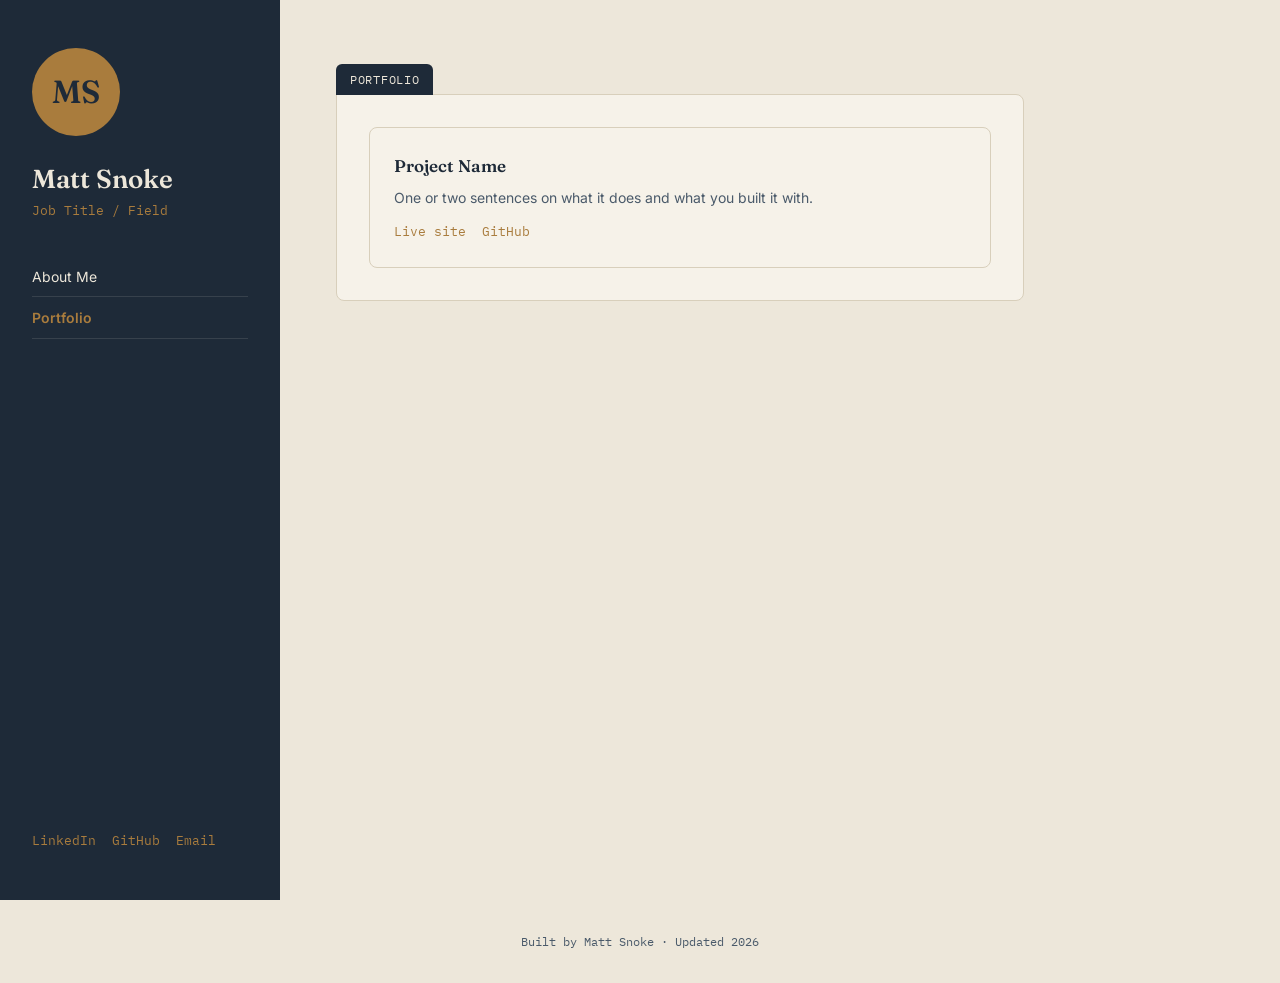
==== portfolio.html @ 5d793c42 "Restructure site into About Me and Portfolio pages Personalize placeholder content with Matt Snoke's" ====
<!DOCTYPE html>
<html lang="en">
<head>
<meta charset="UTF-8">
<meta name="viewport" content="width=device-width, initial-scale=1.0">
<title>Matt Snoke — Portfolio</title>

<link rel="preconnect" href="https://fonts.googleapis.com">
<link href="https://fonts.googleapis.com/css2?family=Fraunces:opsz,wght@9..144,400;9..144,600;9..144,700&family=Inter:wght@400;500;600&family=IBM+Plex+Mono:wght@400;500&display=swap" rel="stylesheet">
<link rel="stylesheet" href="styles.css">
</head>

<body>
<div class="layout">

  <!-- ============ SIDEBAR ============ -->
  <aside class="sidebar">
    <div class="avatar">MS</div>

    <div>
      <h1>Matt Snoke</h1>
      <div class="role">Job Title / Field</div> <!-- EDIT -->
    </div>

    <nav>
      <a href="index.html">About Me</a>
      <a href="portfolio.html" class="active">Portfolio</a>
    </nav>

    <div class="socials">
      <a href="https://www.linkedin.com/in/your-handle" target="_blank" rel="noopener">LinkedIn</a> <!-- EDIT -->
      <a href="https://github.com/ekonsm713" target="_blank" rel="noopener">GitHub</a>
      <a href="mailto:snoke.matthew@gmail.com">Email</a>
    </div>
  </aside>

  <!-- ============ MAIN CONTENT ============ -->
  <main>

    <!-- PORTFOLIO -->
    <section id="portfolio">
      <span class="tab">Portfolio</span>
      <div class="card">
        <div class="projects-grid">

          <!-- EDIT: duplicate this .project-card block for each project you want to showcase -->
          <div class="project-card">
            <h3>Project Name</h3>
            <p>One or two sentences on what it does and what you built it with.</p>
            <div class="links">
              <a href="#" target="_blank" rel="noopener">Live site</a>
              <a href="#" target="_blank" rel="noopener">GitHub</a>
            </div>
          </div>

        </div>
      </div>
    </section>

  </main>
</div>

<footer>Built by Matt Snoke · Updated 2026</footer>

</body>
</html>
---- styles.css ----
/* ---------- DESIGN TOKENS: change these to reskin the whole site ---------- */
:root{
  --paper:#EDE7DA;        /* main background */
  --paper-card:#F6F2E9;   /* card background, slightly lighter */
  --ink:#1E2A38;          /* main text / sidebar background */
  --ink-soft:#4A5A6A;     /* secondary text */
  --accent:#A97C3D;       /* ochre accent — links, tab highlight */
  --line:#D8CFBB;         /* hairline borders */
  --font-display:'Fraunces', serif;
  --font-body:'Inter', sans-serif;
  --font-mono:'IBM Plex Mono', monospace;
}

*{ box-sizing:border-box; margin:0; padding:0; }

body{
  background:var(--paper);
  color:var(--ink);
  font-family:var(--font-body);
  line-height:1.6;
}

a{ color:var(--accent); text-decoration:none; }
a:hover{ text-decoration:underline; }
a:focus-visible, button:focus-visible{ outline:2px solid var(--accent); outline-offset:2px; }

.layout{
  display:flex;
  min-height:100vh;
}

/* ---------- SIDEBAR ---------- */
.sidebar{
  background:var(--ink);
  color:#EDE7DA;
  width:280px;
  flex-shrink:0;
  padding:48px 32px;
  position:sticky;
  top:0;
  height:100vh;
  display:flex;
  flex-direction:column;
  gap:28px;
}

.avatar{
  width:88px; height:88px;
  border-radius:50%;
  background:var(--accent);
  color:var(--ink);
  display:flex; align-items:center; justify-content:center;
  font-family:var(--font-display);
  font-size:32px; font-weight:600;
}
/* To use a real photo instead of initials, replace the .avatar div's
   content in the HTML below with: <img src="your-photo.jpg" alt="Your Name">
   and add: .avatar img{ width:100%; height:100%; object-fit:cover; border-radius:50%; } */

.sidebar h1{
  font-family:var(--font-display);
  font-size:26px;
  font-weight:600;
  line-height:1.2;
}
.sidebar .role{
  font-family:var(--font-mono);
  font-size:13px;
  color:var(--accent);
  margin-top:6px;
}

.sidebar nav{ display:flex; flex-direction:column; gap:2px; margin-top:8px; }
.sidebar nav a{
  color:#EDE7DA;
  font-size:14px;
  padding:8px 0;
  border-bottom:1px solid rgba(237,231,218,0.12);
}
.sidebar nav a:hover{ color:var(--accent); text-decoration:none; }
.sidebar nav a.active{ color:var(--accent); font-weight:600; }

.sidebar .socials{
  margin-top:auto;
  display:flex;
  gap:16px;
  font-family:var(--font-mono);
  font-size:13px;
}

/* ---------- MAIN CONTENT ---------- */
main{
  flex:1;
  padding:64px 56px;
  max-width:800px;
}

section{ margin-bottom:64px; }

/* the "folder tab" label — the signature visual element of this template */
.tab{
  display:inline-block;
  font-family:var(--font-mono);
  font-size:12px;
  letter-spacing:0.06em;
  text-transform:uppercase;
  color:var(--paper);
  background:var(--ink);
  padding:6px 14px;
  border-radius:6px 6px 0 0;
  margin-bottom:-1px;
}

.card{
  background:var(--paper-card);
  border:1px solid var(--line);
  border-radius:0 8px 8px 8px;
  padding:32px;
}

h2.section-title{
  font-family:var(--font-display);
  font-size:22px;
  font-weight:600;
  margin-bottom:16px;
}

p{ color:var(--ink-soft); }

.entry{ padding:20px 0; border-top:1px solid var(--line); }
.entry:first-child{ border-top:none; padding-top:0; }
.entry-header{
  display:flex;
  justify-content:space-between;
  align-items:baseline;
  flex-wrap:wrap;
  gap:8px;
  margin-bottom:4px;
}
.entry-header h3{ font-family:var(--font-display); font-size:17px; font-weight:600; }
.entry-header .dates{ font-family:var(--font-mono); font-size:12px; color:var(--ink-soft); }
.entry .org{ font-size:14px; color:var(--accent); margin-bottom:10px; }
.entry ul{ margin-left:20px; color:var(--ink-soft); font-size:15px; }
.entry li{ margin-bottom:6px; }

.skills-grid{
  display:grid;
  grid-template-columns:repeat(auto-fit, minmax(200px, 1fr));
  gap:24px;
}
.skills-grid h4{
  font-family:var(--font-mono);
  font-size:12px;
  text-transform:uppercase;
  letter-spacing:0.06em;
  color:var(--accent);
  margin-bottom:10px;
}
.skills-grid ul{ list-style:none; color:var(--ink-soft); font-size:14px; }
.skills-grid li{ padding:4px 0; }

/* ---------- PORTFOLIO PROJECT CARDS ---------- */
.projects-grid{
  display:grid;
  grid-template-columns:repeat(auto-fit, minmax(240px, 1fr));
  gap:24px;
}
.project-card{
  background:var(--paper-card);
  border:1px solid var(--line);
  border-radius:8px;
  padding:24px;
}
.project-card h3{ font-family:var(--font-display); font-size:17px; font-weight:600; margin-bottom:8px; }
.project-card p{ font-size:14px; margin-bottom:12px; }
.project-card .links{ display:flex; gap:16px; font-family:var(--font-mono); font-size:13px; }

footer{
  font-family:var(--font-mono);
  font-size:12px;
  color:var(--ink-soft);
  text-align:center;
  padding:32px;
}

/* ---------- MOBILE ---------- */
@media (max-width:820px){
  .layout{ flex-direction:column; }
  .sidebar{ position:relative; width:100%; height:auto; }
  .sidebar .socials{ margin-top:0; }
  main{ padding:40px 24px; }
}
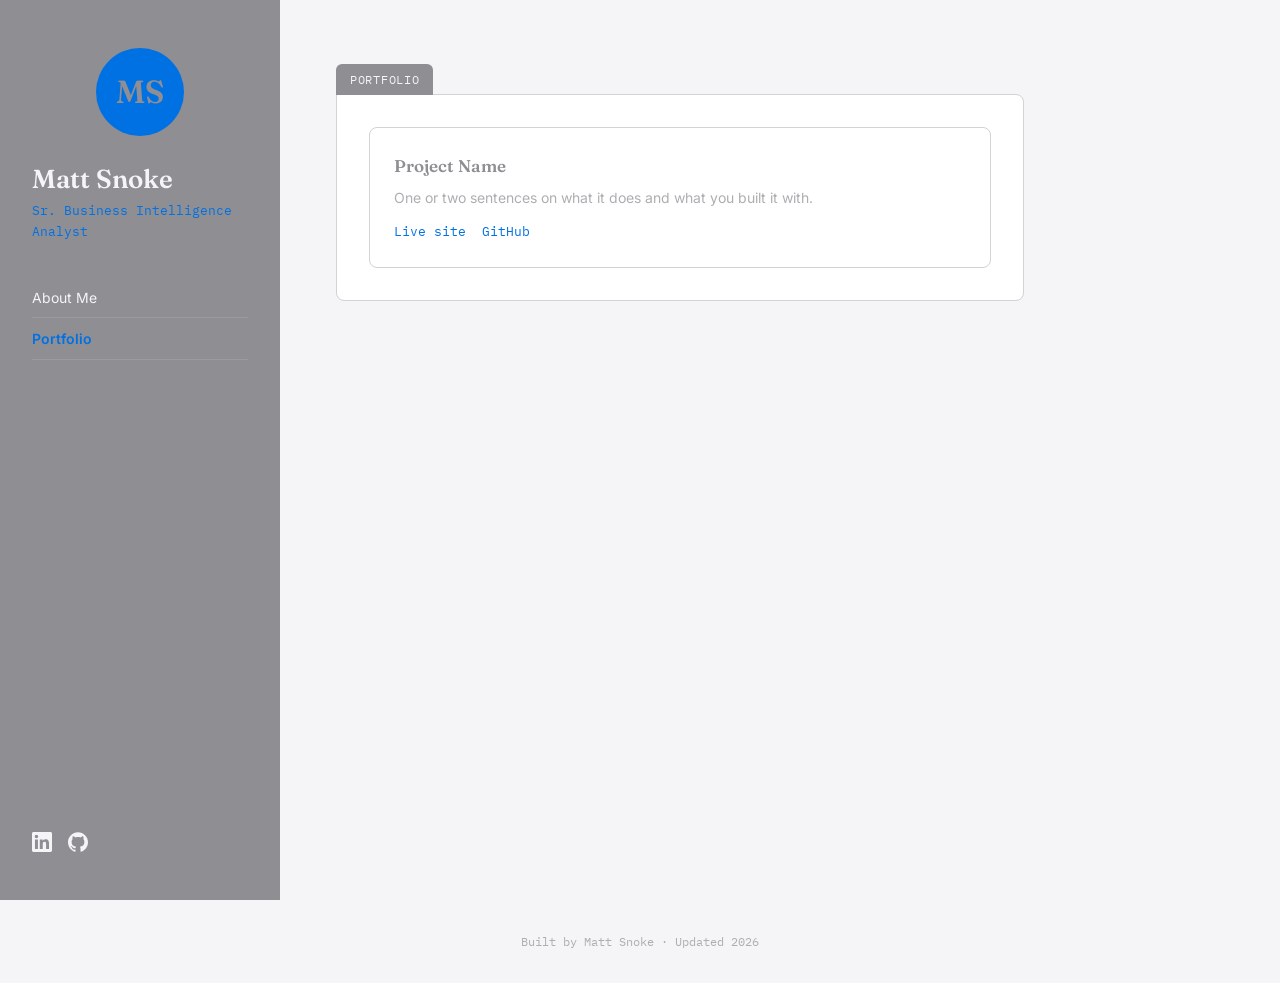
==== commit c219e6c9: "Personalize resume content, refine styling, and clean up markup Fill in real experience/education/sk" ====
--- a/portfolio.html
+++ b/portfolio.html
@@ -3,7 +3,7 @@
 <head>
 <meta charset="UTF-8">
 <meta name="viewport" content="width=device-width, initial-scale=1.0">
-<title>Matt Snoke — Portfolio</title>
+<title>Matt Snoke - Portfolio</title>
 
 <link rel="preconnect" href="https://fonts.googleapis.com">
 <link href="https://fonts.googleapis.com/css2?family=Fraunces:opsz,wght@9..144,400;9..144,600;9..144,700&family=Inter:wght@400;500;600&family=IBM+Plex+Mono:wght@400;500&display=swap" rel="stylesheet">
@@ -19,7 +19,7 @@
 
     <div>
       <h1>Matt Snoke</h1>
-      <div class="role">Job Title / Field</div> <!-- EDIT -->
+      <div class="role">Sr. Business Intelligence Analyst</div>
     </div>
 
     <nav>
@@ -28,9 +28,12 @@
     </nav>
 
     <div class="socials">
-      <a href="https://www.linkedin.com/in/your-handle" target="_blank" rel="noopener">LinkedIn</a> <!-- EDIT -->
-      <a href="https://github.com/ekonsm713" target="_blank" rel="noopener">GitHub</a>
-      <a href="mailto:snoke.matthew@gmail.com">Email</a>
+      <a href="https://www.linkedin.com/in/matthew-snoke-2792a480/" target="_blank" rel="noopener" aria-label="LinkedIn">
+        <svg viewBox="0 0 24 24" fill="currentColor" aria-hidden="true"><path d="M20.447 20.452h-3.554v-5.569c0-1.328-.027-3.037-1.852-3.037-1.853 0-2.136 1.445-2.136 2.939v5.667H9.351V9h3.414v1.561h.046c.477-.9 1.637-1.85 3.37-1.85 3.601 0 4.267 2.37 4.267 5.455v6.286zM5.337 7.433c-1.144 0-2.063-.926-2.063-2.065 0-1.138.92-2.063 2.063-2.063 1.14 0 2.064.925 2.064 2.063 0 1.139-.925 2.065-2.064 2.065zM7.119 20.452H3.555V9h3.564v11.452zM22.225 0H1.771C.792 0 0 .774 0 1.729v20.542C0 23.227.792 24 1.771 24h20.451C23.2 24 24 23.227 24 22.271V1.729C24 .774 23.2 0 22.222 0h.003z"/></svg>
+      </a>
+      <a href="https://github.com/ekonsm713" target="_blank" rel="noopener" aria-label="GitHub">
+        <svg viewBox="0 0 24 24" fill="currentColor" aria-hidden="true"><path d="M12 .297c-6.63 0-12 5.373-12 12 0 5.303 3.438 9.8 8.205 11.385.6.113.82-.258.82-.577 0-.285-.01-1.04-.015-2.04-3.338.724-4.042-1.61-4.042-1.61-.546-1.387-1.333-1.756-1.333-1.756-1.089-.745.084-.729.084-.729 1.205.084 1.84 1.237 1.84 1.237 1.07 1.834 2.807 1.304 3.492.997.108-.775.418-1.305.762-1.605-2.665-.305-5.467-1.334-5.467-5.931 0-1.311.469-2.381 1.236-3.221-.124-.303-.535-1.524.117-3.176 0 0 1.008-.322 3.301 1.23.957-.266 1.983-.399 3.003-.404 1.02.005 2.047.138 3.006.404 2.291-1.552 3.297-1.23 3.297-1.23.653 1.653.242 2.874.118 3.176.77.84 1.235 1.911 1.235 3.221 0 4.609-2.807 5.624-5.479 5.921.43.372.823 1.102.823 2.222 0 1.606-.014 2.898-.014 3.293 0 .321.216.694.825.576C20.565 22.092 24 17.592 24 12.297c0-6.627-5.373-12-12-12"/></svg>
+      </a>
     </div>
   </aside>
 
--- a/styles.css
+++ b/styles.css
@@ -1,11 +1,11 @@
 /* ---------- DESIGN TOKENS: change these to reskin the whole site ---------- */
 :root{
-  --paper:#EDE7DA;        /* main background */
-  --paper-card:#F6F2E9;   /* card background, slightly lighter */
-  --ink:#1E2A38;          /* main text / sidebar background */
-  --ink-soft:#4A5A6A;     /* secondary text */
-  --accent:#A97C3D;       /* ochre accent — links, tab highlight */
-  --line:#D8CFBB;         /* hairline borders */
+  --paper:#F5F5F7;        /* main background - Apple light gray */
+  --paper-card:#FFFFFF;   /* card background - pure white */
+  --ink:#8E8E93;          /* main text / sidebar background - Apple systemGray */
+  --ink-soft:#AEAEB2;     /* secondary text - Apple systemGray2 */
+  --accent:#0071E3;       /* accent - Apple blue, links, tab highlight */
+  --line:#D2D2D7;         /* hairline borders - Apple divider gray */
   --font-display:'Fraunces', serif;
   --font-body:'Inter', sans-serif;
   --font-mono:'IBM Plex Mono', monospace;
@@ -32,7 +32,7 @@
 /* ---------- SIDEBAR ---------- */
 .sidebar{
   background:var(--ink);
-  color:#EDE7DA;
+  color:#F5F5F7;
   width:280px;
   flex-shrink:0;
   padding:48px 32px;
@@ -52,6 +52,7 @@
   display:flex; align-items:center; justify-content:center;
   font-family:var(--font-display);
   font-size:32px; font-weight:600;
+  align-self:center;
 }
 /* To use a real photo instead of initials, replace the .avatar div's
    content in the HTML below with: <img src="your-photo.jpg" alt="Your Name">
@@ -72,10 +73,10 @@
 
 .sidebar nav{ display:flex; flex-direction:column; gap:2px; margin-top:8px; }
 .sidebar nav a{
-  color:#EDE7DA;
+  color:#F5F5F7;
   font-size:14px;
   padding:8px 0;
-  border-bottom:1px solid rgba(237,231,218,0.12);
+  border-bottom:1px solid rgba(245,245,247,0.12);
 }
 .sidebar nav a:hover{ color:var(--accent); text-decoration:none; }
 .sidebar nav a.active{ color:var(--accent); font-weight:600; }
@@ -83,10 +84,12 @@
 .sidebar .socials{
   margin-top:auto;
   display:flex;
+  align-items:center;
   gap:16px;
-  font-family:var(--font-mono);
-  font-size:13px;
 }
+.sidebar .socials a{ display:flex; color:#F5F5F7; }
+.sidebar .socials a:hover{ color:var(--accent); }
+.sidebar .socials svg{ width:20px; height:20px; }
 
 /* ---------- MAIN CONTENT ---------- */
 main{
@@ -97,7 +100,7 @@
 
 section{ margin-bottom:64px; }
 
-/* the "folder tab" label — the signature visual element of this template */
+/* the "folder tab" label - the signature visual element of this template */
 .tab{
   display:inline-block;
   font-family:var(--font-mono);
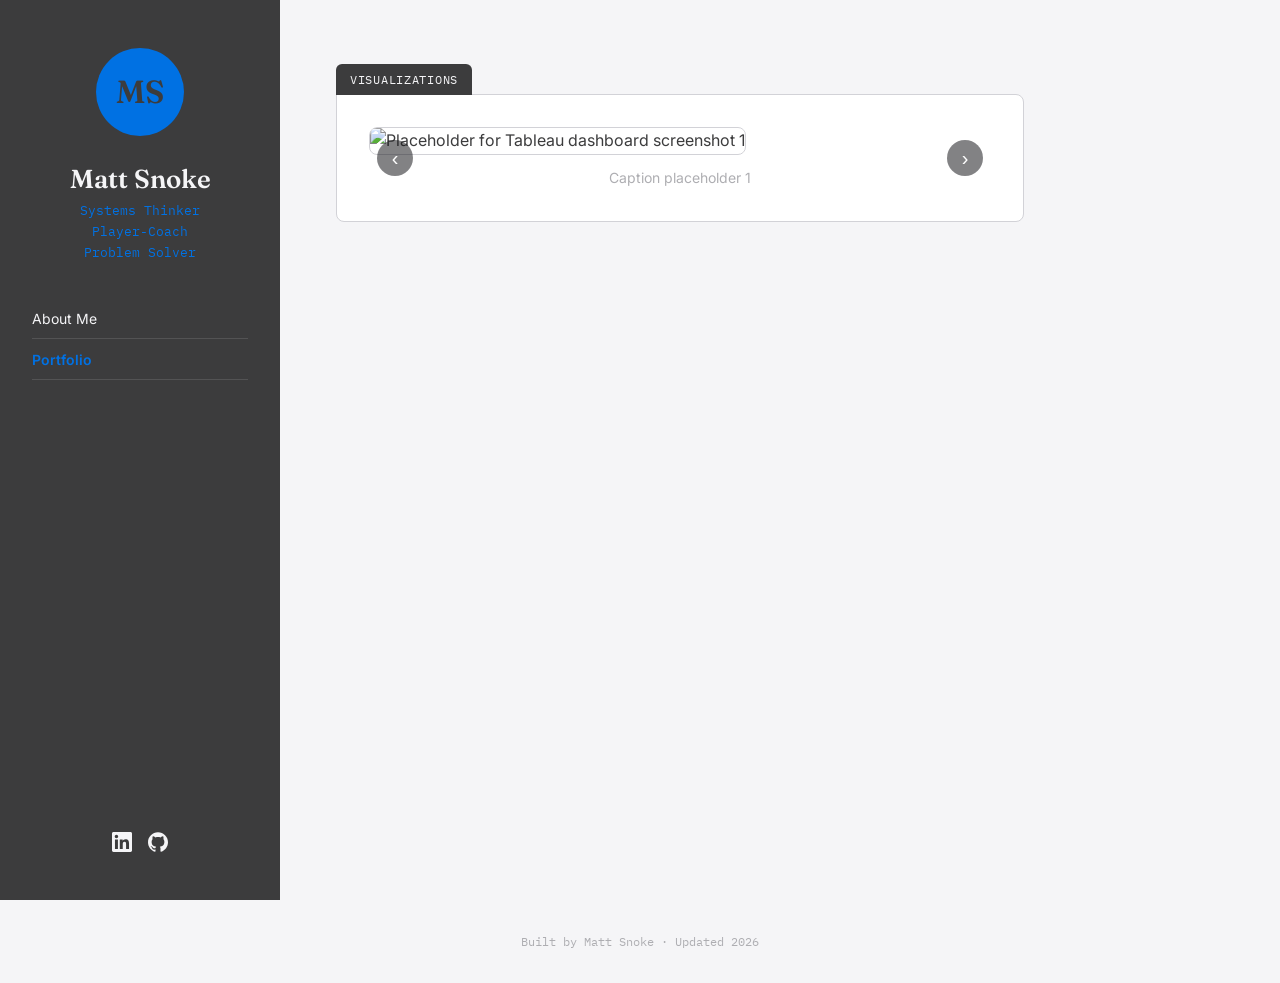
==== commit cb156b44: "Restyle sidebar subtitle and darken nav bar color Break the subtitle into one line per phrase, darke" ====
--- a/portfolio.html
+++ b/portfolio.html
@@ -19,7 +19,7 @@
 
     <div>
       <h1>Matt Snoke</h1>
-      <div class="role">Sr. Business Intelligence Analyst</div>
+      <div class="role">Systems Thinker<br>Player-Coach<br>Problem Solver</div>
     </div>
 
     <nav>
@@ -40,22 +40,28 @@
   <!-- ============ MAIN CONTENT ============ -->
   <main>
 
-    <!-- PORTFOLIO -->
-    <section id="portfolio">
-      <span class="tab">Portfolio</span>
+    <!-- VISUALIZATIONS -->
+    <section id="visualizations">
+      <span class="tab">Visualizations</span>
       <div class="card">
-        <div class="projects-grid">
-
-          <!-- EDIT: duplicate this .project-card block for each project you want to showcase -->
-          <div class="project-card">
-            <h3>Project Name</h3>
-            <p>One or two sentences on what it does and what you built it with.</p>
-            <div class="links">
-              <a href="#" target="_blank" rel="noopener">Live site</a>
-              <a href="#" target="_blank" rel="noopener">GitHub</a>
+        <div class="carousel">
+          <button class="carousel-btn prev" aria-label="Previous dashboard">&#8249;</button>
+          <div class="carousel-track">
+            <!-- EDIT: swap these placeholder images for real Tableau dashboard screenshots, and fill in each caption -->
+            <div class="carousel-slide">
+              <img src="images/dashboard-placeholder-1.svg" alt="Placeholder for Tableau dashboard screenshot 1">
+              <p class="carousel-caption">Caption placeholder 1</p>
+            </div>
+            <div class="carousel-slide">
+              <img src="images/dashboard-placeholder-2.svg" alt="Placeholder for Tableau dashboard screenshot 2">
+              <p class="carousel-caption">Caption placeholder 2</p>
+            </div>
+            <div class="carousel-slide">
+              <img src="images/dashboard-placeholder-3.svg" alt="Placeholder for Tableau dashboard screenshot 3">
+              <p class="carousel-caption">Caption placeholder 3</p>
             </div>
           </div>
-
+          <button class="carousel-btn next" aria-label="Next dashboard">&#8250;</button>
         </div>
       </div>
     </section>
@@ -65,5 +71,6 @@
 
 <footer>Built by Matt Snoke · Updated 2026</footer>
 
+<script src="script.js"></script>
 </body>
 </html>
--- a/styles.css
+++ b/styles.css
@@ -2,7 +2,7 @@
 :root{
   --paper:#F5F5F7;        /* main background - Apple light gray */
   --paper-card:#FFFFFF;   /* card background - pure white */
-  --ink:#8E8E93;          /* main text / sidebar background - Apple systemGray */
+  --ink:#3c3c3dff;          /* main text / sidebar background - Apple systemGray */
   --ink-soft:#AEAEB2;     /* secondary text - Apple systemGray2 */
   --accent:#0071E3;       /* accent - Apple blue, links, tab highlight */
   --line:#D2D2D7;         /* hairline borders - Apple divider gray */
@@ -63,12 +63,14 @@
   font-size:26px;
   font-weight:600;
   line-height:1.2;
+  text-align:center;
 }
 .sidebar .role{
   font-family:var(--font-mono);
   font-size:13px;
   color:var(--accent);
   margin-top:6px;
+  text-align:center;
 }
 
 .sidebar nav{ display:flex; flex-direction:column; gap:2px; margin-top:8px; }
@@ -85,6 +87,7 @@
   margin-top:auto;
   display:flex;
   align-items:center;
+  justify-content:center;
   gap:16px;
 }
 .sidebar .socials a{ display:flex; color:#F5F5F7; }
@@ -178,6 +181,51 @@
 .project-card p{ font-size:14px; margin-bottom:12px; }
 .project-card .links{ display:flex; gap:16px; font-family:var(--font-mono); font-size:13px; }
 
+/* ---------- CAROUSEL ---------- */
+.carousel{ position:relative; }
+.carousel-track{
+  display:flex;
+  overflow-x:auto;
+  scroll-snap-type:x mandatory;
+  gap:16px;
+  border-radius:8px;
+  scrollbar-width:none;
+}
+.carousel-track::-webkit-scrollbar{ display:none; }
+.carousel-slide{
+  flex:0 0 100%;
+  scroll-snap-align:center;
+}
+.carousel-slide img{
+  width:100%;
+  aspect-ratio:16/10;
+  object-fit:cover;
+  border-radius:8px;
+  border:1px solid var(--line);
+}
+.carousel-caption{
+  margin-top:12px;
+  text-align:center;
+  font-size:14px;
+  color:var(--ink-soft);
+}
+.carousel-btn{
+  position:absolute;
+  top:50%;
+  transform:translateY(-50%);
+  width:36px; height:36px;
+  border:none;
+  border-radius:50%;
+  background:rgba(29,29,31,0.55);
+  color:#FFFFFF;
+  font-size:20px;
+  line-height:1;
+  cursor:pointer;
+}
+.carousel-btn:hover{ background:rgba(29,29,31,0.8); }
+.carousel-btn.prev{ left:8px; }
+.carousel-btn.next{ right:8px; }
+
 footer{
   font-family:var(--font-mono);
   font-size:12px;
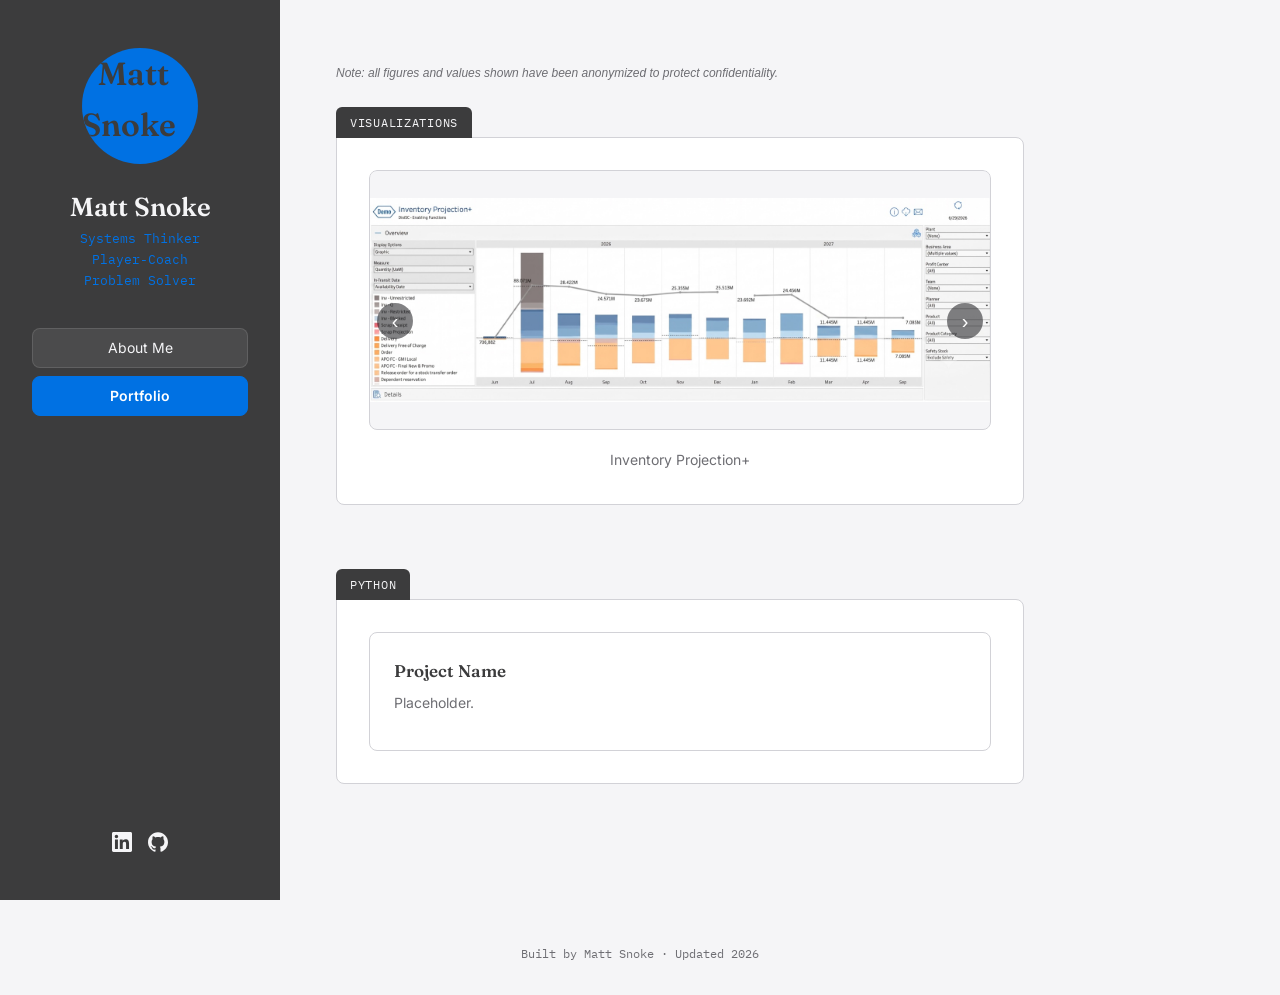
==== commit da1c5856: "Add real dashboard screenshots to portfolio carousel and polish content Replace placeholder carousel" ====
--- a/portfolio.html
+++ b/portfolio.html
@@ -15,7 +15,7 @@
 
   <!-- ============ SIDEBAR ============ -->
   <aside class="sidebar">
-    <div class="avatar">MS</div>
+    <div class="avatar"><img src="images/avatar.png" alt="Matt Snoke"></div>
 
     <div>
       <h1>Matt Snoke</h1>
@@ -31,7 +31,7 @@
       <a href="https://www.linkedin.com/in/matthew-snoke-2792a480/" target="_blank" rel="noopener" aria-label="LinkedIn">
         <svg viewBox="0 0 24 24" fill="currentColor" aria-hidden="true"><path d="M20.447 20.452h-3.554v-5.569c0-1.328-.027-3.037-1.852-3.037-1.853 0-2.136 1.445-2.136 2.939v5.667H9.351V9h3.414v1.561h.046c.477-.9 1.637-1.85 3.37-1.85 3.601 0 4.267 2.37 4.267 5.455v6.286zM5.337 7.433c-1.144 0-2.063-.926-2.063-2.065 0-1.138.92-2.063 2.063-2.063 1.14 0 2.064.925 2.064 2.063 0 1.139-.925 2.065-2.064 2.065zM7.119 20.452H3.555V9h3.564v11.452zM22.225 0H1.771C.792 0 0 .774 0 1.729v20.542C0 23.227.792 24 1.771 24h20.451C23.2 24 24 23.227 24 22.271V1.729C24 .774 23.2 0 22.222 0h.003z"/></svg>
       </a>
-      <a href="https://github.com/ekonsm713" target="_blank" rel="noopener" aria-label="GitHub">
+      <a href="https://github.com/MattSnoke" target="_blank" rel="noopener" aria-label="GitHub">
         <svg viewBox="0 0 24 24" fill="currentColor" aria-hidden="true"><path d="M12 .297c-6.63 0-12 5.373-12 12 0 5.303 3.438 9.8 8.205 11.385.6.113.82-.258.82-.577 0-.285-.01-1.04-.015-2.04-3.338.724-4.042-1.61-4.042-1.61-.546-1.387-1.333-1.756-1.333-1.756-1.089-.745.084-.729.084-.729 1.205.084 1.84 1.237 1.84 1.237 1.07 1.834 2.807 1.304 3.492.997.108-.775.418-1.305.762-1.605-2.665-.305-5.467-1.334-5.467-5.931 0-1.311.469-2.381 1.236-3.221-.124-.303-.535-1.524.117-3.176 0 0 1.008-.322 3.301 1.23.957-.266 1.983-.399 3.003-.404 1.02.005 2.047.138 3.006.404 2.291-1.552 3.297-1.23 3.297-1.23.653 1.653.242 2.874.118 3.176.77.84 1.235 1.911 1.235 3.221 0 4.609-2.807 5.624-5.479 5.921.43.372.823 1.102.823 2.222 0 1.606-.014 2.898-.014 3.293 0 .321.216.694.825.576C20.565 22.092 24 17.592 24 12.297c0-6.627-5.373-12-12-12"/></svg>
       </a>
     </div>
@@ -40,6 +40,8 @@
   <!-- ============ MAIN CONTENT ============ -->
   <main>
 
+    <p class="page-note">Note: all figures and values shown have been anonymized to protect confidentiality.</p>
+
     <!-- VISUALIZATIONS -->
     <section id="visualizations">
       <span class="tab">Visualizations</span>
@@ -47,21 +49,36 @@
         <div class="carousel">
           <button class="carousel-btn prev" aria-label="Previous dashboard">&#8249;</button>
           <div class="carousel-track">
-            <!-- EDIT: swap these placeholder images for real Tableau dashboard screenshots, and fill in each caption -->
             <div class="carousel-slide">
-              <img src="images/dashboard-placeholder-1.svg" alt="Placeholder for Tableau dashboard screenshot 1">
-              <p class="carousel-caption">Caption placeholder 1</p>
+              <img src="images/Eg_Inventory_Projection.jpg" alt="Inventory Projection+ dashboard screenshot">
+              <p class="carousel-caption">Inventory Projection+</p>
             </div>
             <div class="carousel-slide">
-              <img src="images/dashboard-placeholder-2.svg" alt="Placeholder for Tableau dashboard screenshot 2">
-              <p class="carousel-caption">Caption placeholder 2</p>
+              <img src="images/Eg_Master_Data.jpg" alt="Master Data Quality Monitoring dashboard screenshot">
+              <p class="carousel-caption">Master Data Quality Monitoring</p>
             </div>
             <div class="carousel-slide">
-              <img src="images/dashboard-placeholder-3.svg" alt="Placeholder for Tableau dashboard screenshot 3">
-              <p class="carousel-caption">Caption placeholder 3</p>
+              <img src="images/Eg_Supplier_Performance.jpg" alt="Supplier Performance dashboard screenshot">
+              <p class="carousel-caption">Supplier Performance</p>
             </div>
           </div>
           <button class="carousel-btn next" aria-label="Next dashboard">&#8250;</button>
+        </div>
+      </div>
+    </section>
+
+    <!-- PYTHON -->
+    <section id="python">
+      <span class="tab">Python</span>
+      <div class="card">
+        <div class="projects-grid">
+
+          <!-- EDIT: duplicate this .project-card block for each Python project you want to showcase -->
+          <div class="project-card">
+            <h3>Project Name</h3>
+            <p>Placeholder.</p>
+          </div>
+
         </div>
       </div>
     </section>
--- a/styles.css
+++ b/styles.css
@@ -3,7 +3,7 @@
   --paper:#F5F5F7;        /* main background - Apple light gray */
   --paper-card:#FFFFFF;   /* card background - pure white */
   --ink:#3c3c3dff;          /* main text / sidebar background - Apple systemGray */
-  --ink-soft:#AEAEB2;     /* secondary text - Apple systemGray2 */
+  --ink-soft:#6E6E73;     /* secondary text - Apple secondary label gray */
   --accent:#0071E3;       /* accent - Apple blue, links, tab highlight */
   --line:#D2D2D7;         /* hairline borders - Apple divider gray */
   --font-display:'Fraunces', serif;
@@ -45,7 +45,7 @@
 }
 
 .avatar{
-  width:88px; height:88px;
+  width:116px; height:116px;
   border-radius:50%;
   background:var(--accent);
   color:var(--ink);
@@ -53,10 +53,9 @@
   font-family:var(--font-display);
   font-size:32px; font-weight:600;
   align-self:center;
-}
-/* To use a real photo instead of initials, replace the .avatar div's
-   content in the HTML below with: <img src="your-photo.jpg" alt="Your Name">
-   and add: .avatar img{ width:100%; height:100%; object-fit:cover; border-radius:50%; } */
+  overflow:hidden;
+}
+.avatar img{ width:100%; height:100%; object-fit:cover; border-radius:50%; }
 
 .sidebar h1{
   font-family:var(--font-display);
@@ -73,15 +72,19 @@
   text-align:center;
 }
 
-.sidebar nav{ display:flex; flex-direction:column; gap:2px; margin-top:8px; }
+.sidebar nav{ display:flex; flex-direction:column; gap:8px; margin-top:8px; }
 .sidebar nav a{
   color:#F5F5F7;
   font-size:14px;
-  padding:8px 0;
-  border-bottom:1px solid rgba(245,245,247,0.12);
-}
-.sidebar nav a:hover{ color:var(--accent); text-decoration:none; }
-.sidebar nav a.active{ color:var(--accent); font-weight:600; }
+  text-align:center;
+  padding:8px 16px;
+  border-radius:8px;
+  background:rgba(245,245,247,0.08);
+  border:1px solid rgba(245,245,247,0.12);
+  transition:background 0.15s ease, color 0.15s ease, border-color 0.15s ease;
+}
+.sidebar nav a:hover{ color:#F5F5F7; background:rgba(245,245,247,0.16); text-decoration:none; }
+.sidebar nav a.active{ color:#FFFFFF; font-weight:600; background:var(--accent); border-color:var(--accent); }
 
 .sidebar .socials{
   margin-top:auto;
@@ -146,6 +149,7 @@
 .entry-header h3{ font-family:var(--font-display); font-size:17px; font-weight:600; }
 .entry-header .dates{ font-family:var(--font-mono); font-size:12px; color:var(--ink-soft); }
 .entry .org{ font-size:14px; color:var(--accent); margin-bottom:10px; }
+#education .entry .org{ color:var(--ink-soft); }
 .entry ul{ margin-left:20px; color:var(--ink-soft); font-size:15px; }
 .entry li{ margin-bottom:6px; }
 
@@ -162,8 +166,75 @@
   color:var(--accent);
   margin-bottom:10px;
 }
-.skills-grid ul{ list-style:none; color:var(--ink-soft); font-size:14px; }
-.skills-grid li{ padding:4px 0; }
+.skills-grid ul{
+  list-style:none;
+  display:flex;
+  flex-wrap:wrap;
+  gap:8px;
+}
+.skills-grid li{
+  color:var(--ink);
+  font-size:13px;
+  padding:5px 12px;
+  border-radius:999px;
+  background:var(--paper);
+  border:1px solid var(--line);
+  transition:background 0.15s ease, color 0.15s ease, border-color 0.15s ease;
+}
+.skills-grid li:hover,
+.skills-grid li:focus-visible{
+  background:var(--accent);
+  color:#FFFFFF;
+  border-color:var(--accent);
+}
+
+.skills-grid li.has-tooltip{
+  position:relative;
+  cursor:default;
+}
+.skills-grid li.has-tooltip::after{
+  content:attr(data-tooltip);
+  position:absolute;
+  bottom:calc(100% + 10px);
+  left:50%;
+  transform:translateX(-50%);
+  width:240px;
+  padding:10px 12px;
+  border-radius:8px;
+  background:var(--ink);
+  color:#F5F5F7;
+  font-family:var(--font-body);
+  font-size:12px;
+  font-weight:400;
+  line-height:1.5;
+  text-align:left;
+  white-space:normal;
+  opacity:0;
+  visibility:hidden;
+  transition:opacity 0.15s ease;
+  z-index:10;
+  pointer-events:none;
+}
+.skills-grid li.has-tooltip::before{
+  content:"";
+  position:absolute;
+  bottom:calc(100% + 4px);
+  left:50%;
+  transform:translateX(-50%);
+  border:6px solid transparent;
+  border-top-color:var(--ink);
+  opacity:0;
+  visibility:hidden;
+  transition:opacity 0.15s ease;
+  z-index:10;
+}
+.skills-grid li.has-tooltip:hover::after,
+.skills-grid li.has-tooltip:hover::before,
+.skills-grid li.has-tooltip:focus-visible::after,
+.skills-grid li.has-tooltip:focus-visible::before{
+  opacity:1;
+  visibility:visible;
+}
 
 /* ---------- PORTFOLIO PROJECT CARDS ---------- */
 .projects-grid{
@@ -198,8 +269,9 @@
 }
 .carousel-slide img{
   width:100%;
-  aspect-ratio:16/10;
-  object-fit:cover;
+  aspect-ratio:12/5;
+  object-fit:contain;
+  background:var(--paper);
   border-radius:8px;
   border:1px solid var(--line);
 }
@@ -226,6 +298,14 @@
 .carousel-btn.prev{ left:8px; }
 .carousel-btn.next{ right:8px; }
 
+.page-note{
+  margin-bottom:24px;
+  text-align:left;
+  font-size:12px;
+  font-style:italic;
+  color:var(--ink-soft);
+}
+
 footer{
   font-family:var(--font-mono);
   font-size:12px;
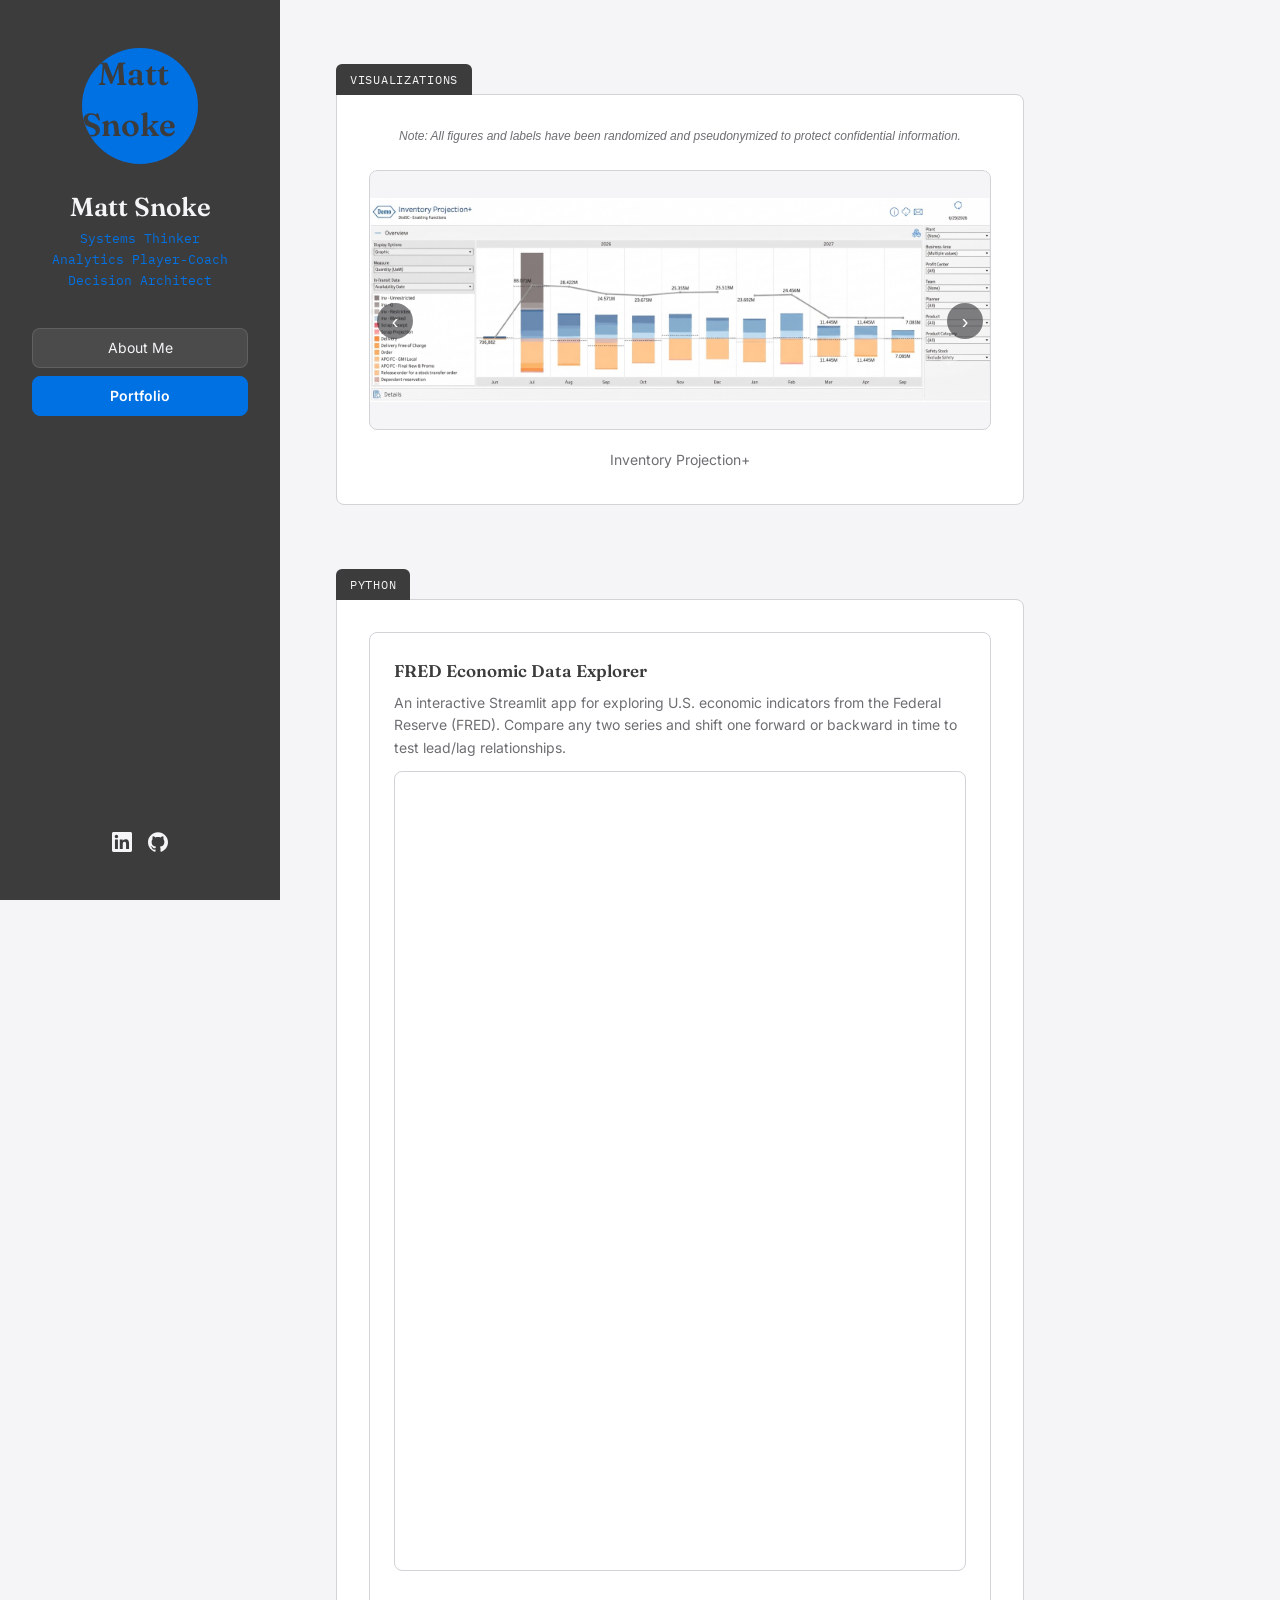
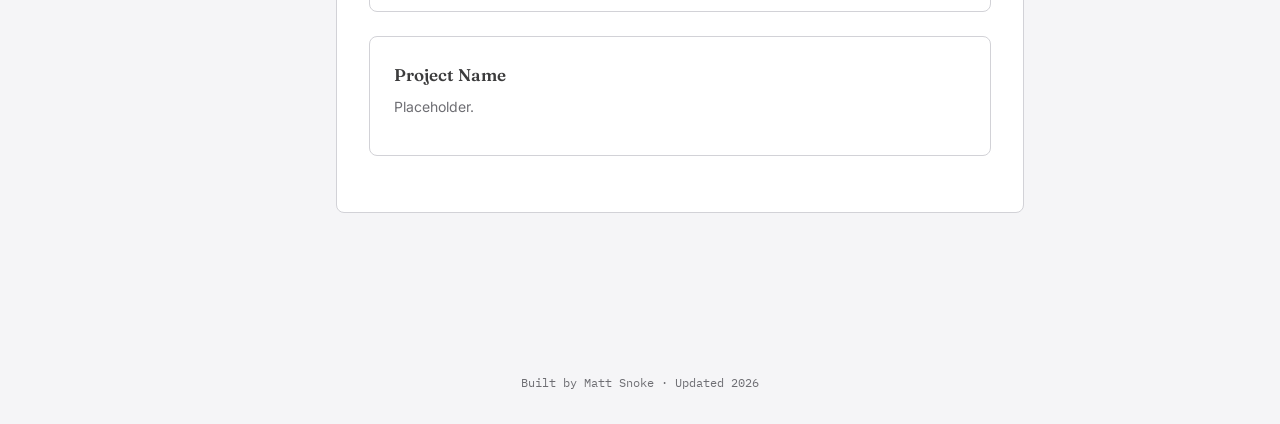
==== commit 2ddb07d3: "Move confidentiality note above carousel and update wording Co-Authored-By: Claude Sonnet 5 <noreply" ====
--- a/portfolio.html
+++ b/portfolio.html
@@ -19,7 +19,7 @@
 
     <div>
       <h1>Matt Snoke</h1>
-      <div class="role">Systems Thinker<br>Player-Coach<br>Problem Solver</div>
+      <div class="role">Systems Thinker<br>Analytics Player-Coach<br>Decision Architect</div>
     </div>
 
     <nav>
@@ -40,12 +40,11 @@
   <!-- ============ MAIN CONTENT ============ -->
   <main>
 
-    <p class="page-note">Note: all figures and values shown have been anonymized to protect confidentiality.</p>
-
     <!-- VISUALIZATIONS -->
     <section id="visualizations">
       <span class="tab">Visualizations</span>
       <div class="card">
+        <p class="page-note">Note: All figures and labels have been randomized and pseudonymized to protect confidential information.</p>
         <div class="carousel">
           <button class="carousel-btn prev" aria-label="Previous dashboard">&#8249;</button>
           <div class="carousel-track">
@@ -71,9 +70,26 @@
     <section id="python">
       <span class="tab">Python</span>
       <div class="card">
+
+        <div class="project-card">
+          <h3>FRED Economic Data Explorer</h3>
+          <p>
+            An interactive Streamlit app for exploring U.S. economic indicators from the
+            Federal Reserve (FRED). Compare any two series and shift one forward or
+            backward in time to test lead/lag relationships.
+          </p>
+          <div class="app-embed">
+            <iframe
+              src="https://fred-economic-explorer-rlsvjk6yakfgt3jyfb6vbq.streamlit.app/?embed=true"
+              title="FRED Economic Data Explorer"
+              loading="lazy">
+            </iframe>
+          </div>
+        </div>
+
         <div class="projects-grid">
 
-          <!-- EDIT: duplicate this .project-card block for each Python project you want to showcase -->
+          <!-- EDIT: duplicate this .project-card block for each additional Python project you want to showcase -->
           <div class="project-card">
             <h3>Project Name</h3>
             <p>Placeholder.</p>
--- a/styles.css
+++ b/styles.css
@@ -252,6 +252,21 @@
 .project-card p{ font-size:14px; margin-bottom:12px; }
 .project-card .links{ display:flex; gap:16px; font-family:var(--font-mono); font-size:13px; }
 
+.project-card{ margin-bottom:24px; }
+.app-embed{
+  width:100%;
+  height:800px;
+  margin-bottom:16px;
+  border:1px solid var(--line);
+  border-radius:8px;
+  overflow:hidden;
+}
+.app-embed iframe{
+  width:100%;
+  height:100%;
+  border:none;
+}
+
 /* ---------- CAROUSEL ---------- */
 .carousel{ position:relative; }
 .carousel-track{
@@ -300,7 +315,7 @@
 
 .page-note{
   margin-bottom:24px;
-  text-align:left;
+  text-align:center;
   font-size:12px;
   font-style:italic;
   color:var(--ink-soft);
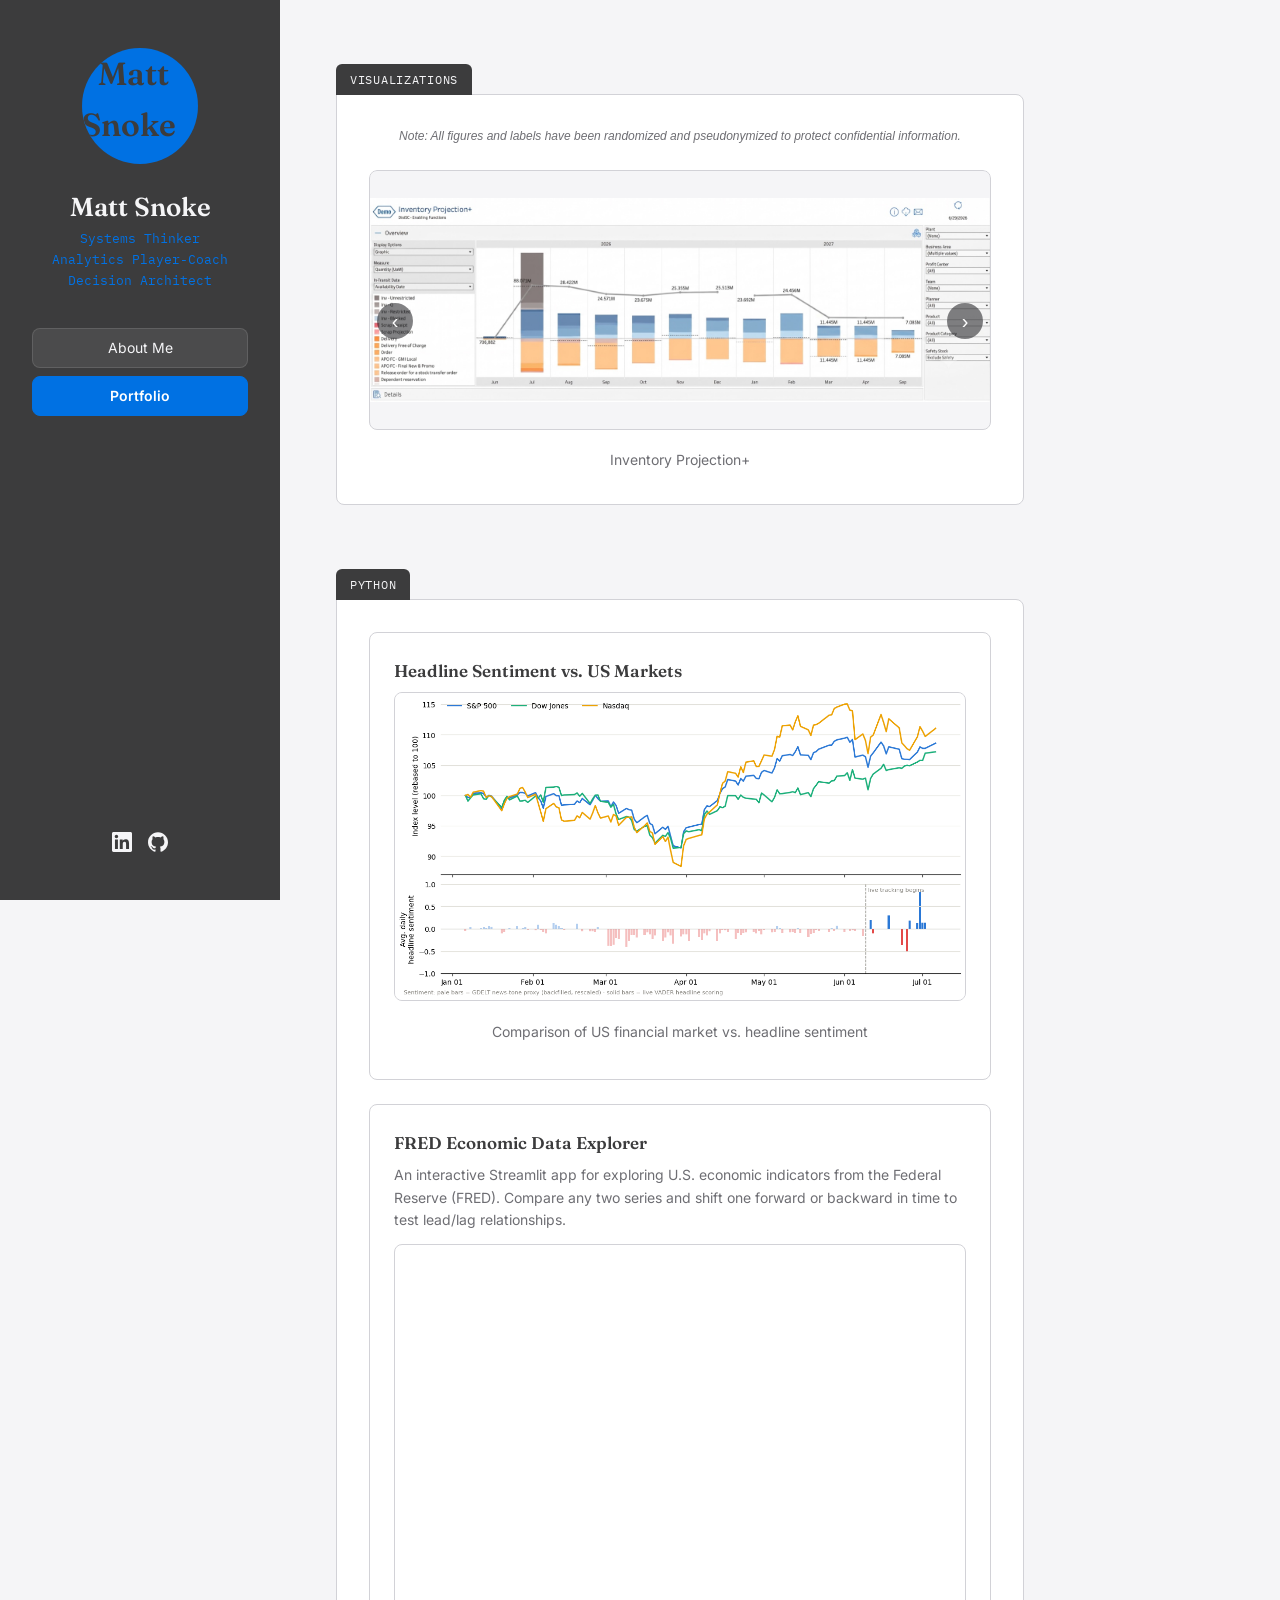
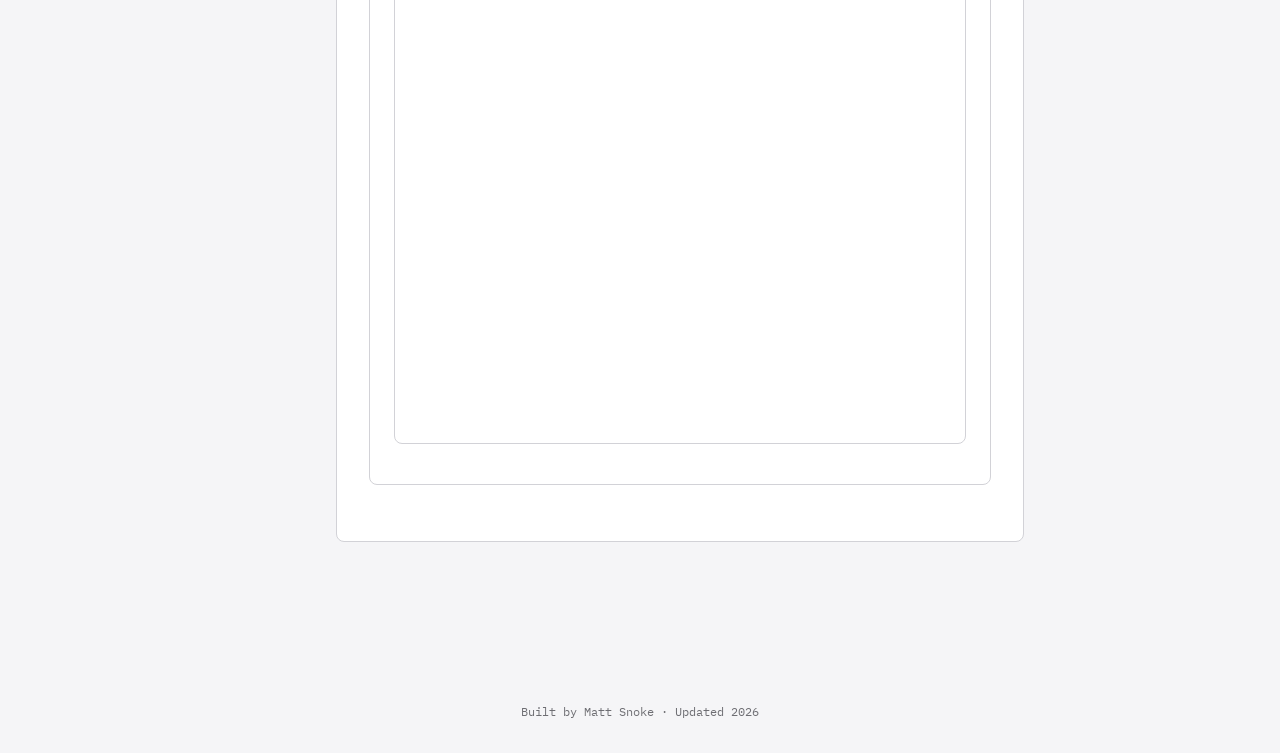
==== commit d0ea15ab: "Add sentiment vs. markets project with image lightbox Adds a headline-sentiment-vs-market-indices pr" ====
--- a/portfolio.html
+++ b/portfolio.html
@@ -49,15 +49,15 @@
           <button class="carousel-btn prev" aria-label="Previous dashboard">&#8249;</button>
           <div class="carousel-track">
             <div class="carousel-slide">
-              <img src="images/Eg_Inventory_Projection.jpg" alt="Inventory Projection+ dashboard screenshot">
+              <img class="lightbox-trigger" src="images/Eg_Inventory_Projection.jpg" alt="Inventory Projection+ dashboard screenshot">
               <p class="carousel-caption">Inventory Projection+</p>
             </div>
             <div class="carousel-slide">
-              <img src="images/Eg_Master_Data.jpg" alt="Master Data Quality Monitoring dashboard screenshot">
+              <img class="lightbox-trigger" src="images/Eg_Master_Data.jpg" alt="Master Data Quality Monitoring dashboard screenshot">
               <p class="carousel-caption">Master Data Quality Monitoring</p>
             </div>
             <div class="carousel-slide">
-              <img src="images/Eg_Supplier_Performance.jpg" alt="Supplier Performance dashboard screenshot">
+              <img class="lightbox-trigger" src="images/Eg_Supplier_Performance.jpg" alt="Supplier Performance dashboard screenshot">
               <p class="carousel-caption">Supplier Performance</p>
             </div>
           </div>
@@ -70,6 +70,12 @@
     <section id="python">
       <span class="tab">Python</span>
       <div class="card">
+
+        <div class="project-card">
+          <h3>Headline Sentiment vs. US Markets</h3>
+          <img class="project-image lightbox-trigger" src="images/SentimentMarkets.png" alt="Comparison of US financial market vs. headline sentiment">
+          <p class="carousel-caption">Comparison of US financial market vs. headline sentiment</p>
+        </div>
 
         <div class="project-card">
           <h3>FRED Economic Data Explorer</h3>
@@ -86,20 +92,15 @@
             </iframe>
           </div>
         </div>
-
-        <div class="projects-grid">
-
-          <!-- EDIT: duplicate this .project-card block for each additional Python project you want to showcase -->
-          <div class="project-card">
-            <h3>Project Name</h3>
-            <p>Placeholder.</p>
-          </div>
-
-        </div>
       </div>
     </section>
 
   </main>
+</div>
+
+<div class="lightbox" id="lightbox">
+  <span class="lightbox-close">&times;</span>
+  <img class="lightbox-img" id="lightbox-img" src="" alt="">
 </div>
 
 <footer>Built by Matt Snoke · Updated 2026</footer>
--- a/styles.css
+++ b/styles.css
@@ -253,6 +253,44 @@
 .project-card .links{ display:flex; gap:16px; font-family:var(--font-mono); font-size:13px; }
 
 .project-card{ margin-bottom:24px; }
+.project-image{
+  width:100%;
+  max-height:480px;
+  object-fit:contain;
+  background:var(--paper);
+  border-radius:8px;
+  border:1px solid var(--line);
+}
+.lightbox-trigger{ cursor:zoom-in; }
+
+/* ---------- LIGHTBOX ---------- */
+.lightbox{
+  display:none;
+  position:fixed;
+  inset:0;
+  background:rgba(0,0,0,0.85);
+  align-items:center;
+  justify-content:center;
+  z-index:1000;
+  cursor:zoom-out;
+}
+.lightbox.active{ display:flex; }
+.lightbox-img{
+  max-width:90vw;
+  max-height:90vh;
+  object-fit:contain;
+  border-radius:8px;
+  box-shadow:0 8px 40px rgba(0,0,0,0.5);
+}
+.lightbox-close{
+  position:absolute;
+  top:20px;
+  right:32px;
+  font-size:36px;
+  line-height:1;
+  color:#FFFFFF;
+  cursor:pointer;
+}
 .app-embed{
   width:100%;
   height:800px;
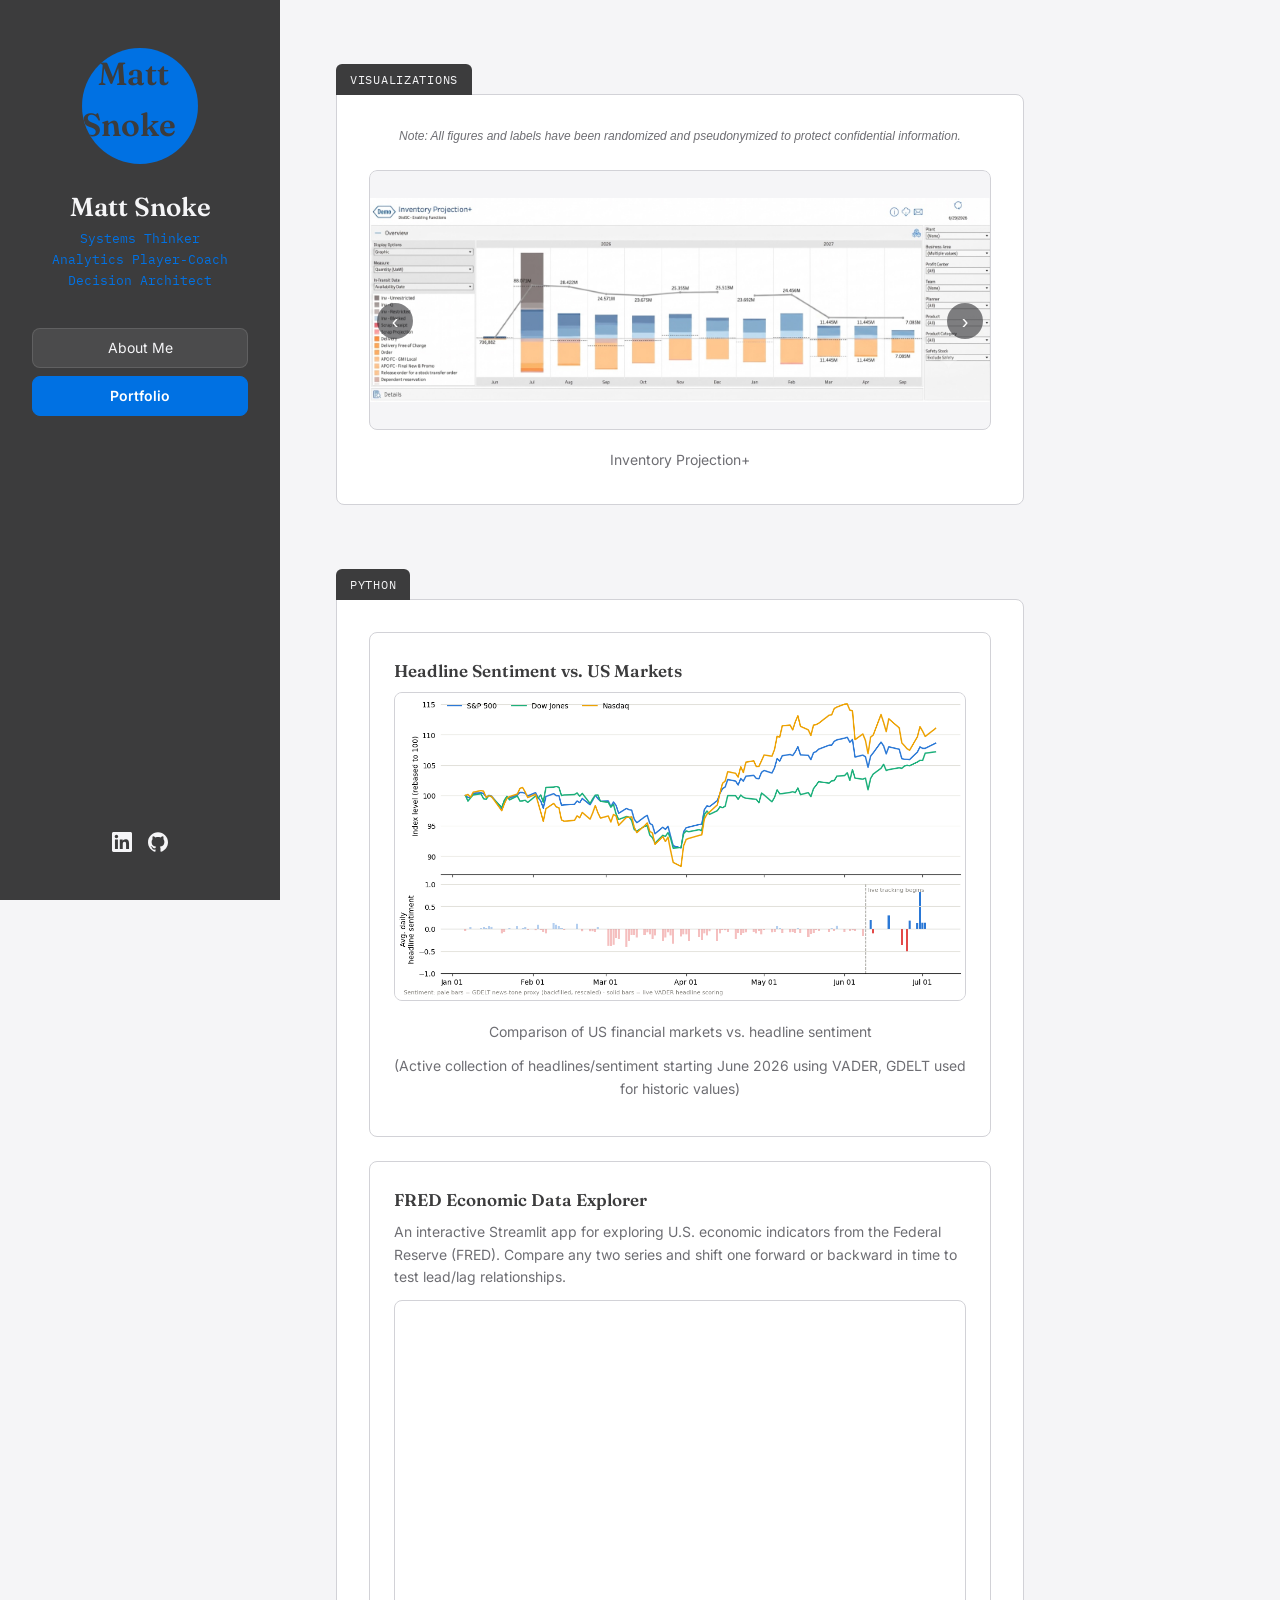
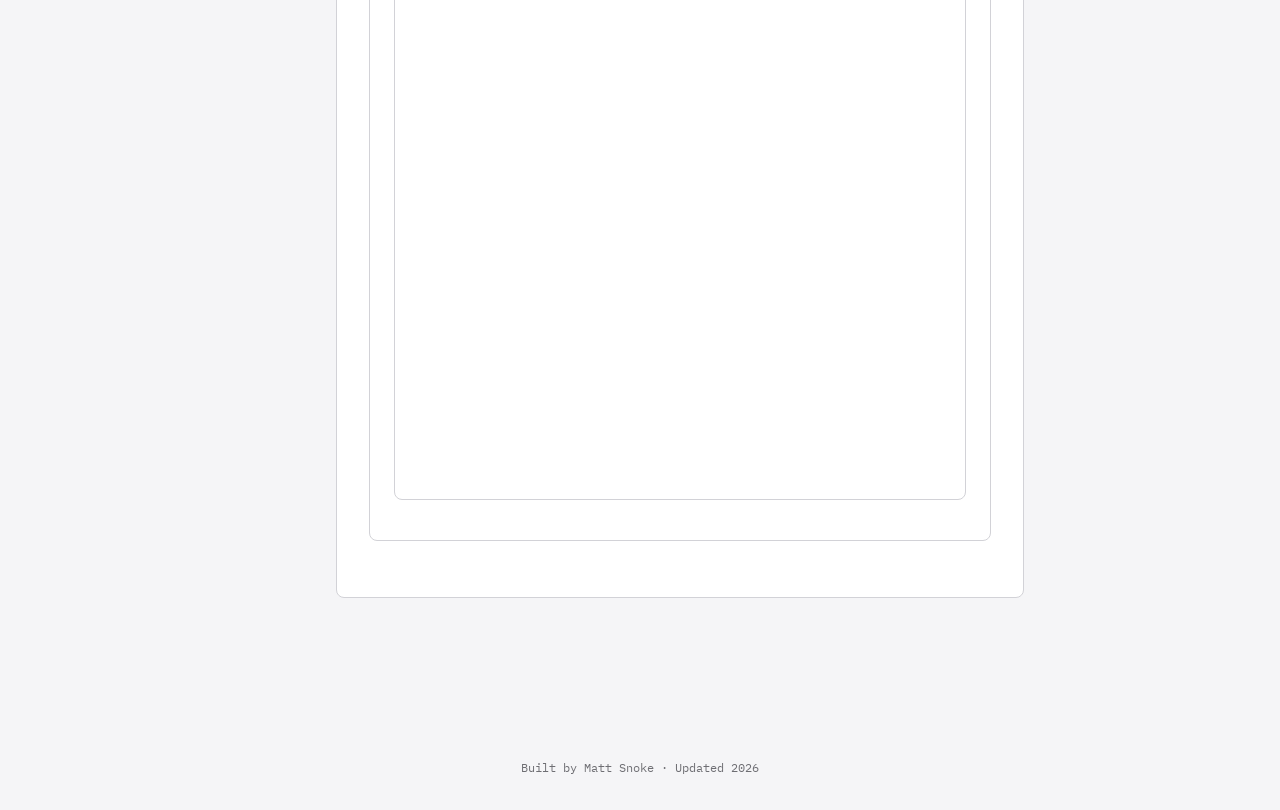
==== commit 560b3e48: "Improve project card content in portfolio.html Updated image alt text and added additional caption f" ====
--- a/portfolio.html
+++ b/portfolio.html
@@ -73,8 +73,9 @@
 
         <div class="project-card">
           <h3>Headline Sentiment vs. US Markets</h3>
-          <img class="project-image lightbox-trigger" src="images/SentimentMarkets.png" alt="Comparison of US financial market vs. headline sentiment">
-          <p class="carousel-caption">Comparison of US financial market vs. headline sentiment</p>
+          <img class="project-image lightbox-trigger" src="images/SentimentMarkets.png" alt="Comparison of US financial markets vs. headline sentiment">
+          <p class="carousel-caption">Comparison of US financial markets vs. headline sentiment</p>
+          <p class="carousel-caption">(Active collection of headlines/sentiment starting June 2026 using VADER, GDELT used for historic values)</p>
         </div>
 
         <div class="project-card">
